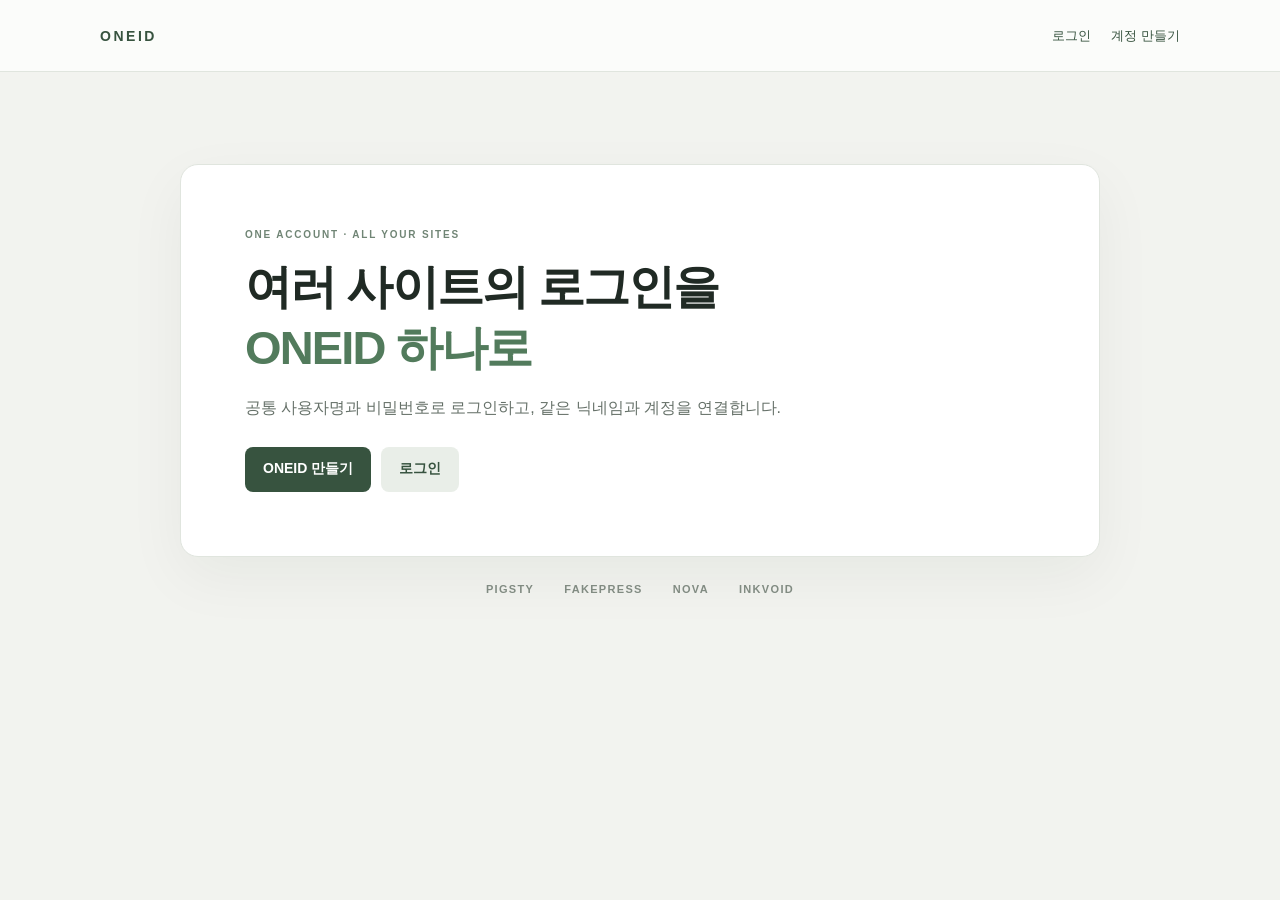
==== frontend/index.html @ 449a4cc4 "Initial ONEID implementation" ====
<!doctype html>
<html lang="ko">
<head>
  <meta charset="utf-8">
  <meta name="viewport" content="width=device-width, initial-scale=1">
  <title>ONEID · 통합 로그인</title>
  <link rel="stylesheet" href="style.css">
</head>
<body>
  <header class="topbar"><a class="brand" href="/">ONEID</a><nav><a href="/login.html">로그인</a><a href="/register.html">계정 만들기</a></nav></header>
  <main class="hero-wrap">
    <section class="hero">
      <p class="eyebrow">ONE ACCOUNT · ALL YOUR SITES</p>
      <h1>여러 사이트의 로그인을<br><span>ONEID 하나로</span></h1>
      <p class="intro">공통 사용자명과 비밀번호로 로그인하고, 같은 닉네임과 계정을 연결합니다.</p>
      <div class="actions"><a class="button" href="/register.html">ONEID 만들기</a><a class="button secondary" href="/login.html">로그인</a></div>
    </section>
    <section class="site-list" aria-label="연결 예정 사이트"><span>PIGSTY</span><span>FAKEPRESS</span><span>NOVA</span><span>INKVOID</span></section>
  </main>
</body>
</html>
---- frontend/style.css ----
:root { color-scheme: light; font-family: "Segoe UI", "Noto Sans KR", sans-serif; color: #202a24; background: #f2f3ef; }
* { box-sizing: border-box; }
body { min-height: 100vh; margin: 0; background: #f2f3ef; }
a { color: #37533f; }
.topbar { height: 72px; padding: 0 max(24px, calc((100vw - 1080px) / 2)); display: flex; align-items: center; justify-content: space-between; border-bottom: 1px solid #e0e5de; background: #fbfcfa; }
.brand { color: #37533f; font-size: 14px; font-weight: 800; letter-spacing: .18em; text-decoration: none; }
nav { display: flex; gap: 20px; align-items: center; font-size: 13px; }
nav a { text-decoration: none; }
.hero-wrap { width: min(100% - 40px, 920px); margin: 92px auto; }
.hero { padding: 64px; background: #fff; border: 1px solid #e0e5de; border-radius: 18px; box-shadow: 0 20px 60px #1727190d; }
.eyebrow { margin: 0 0 16px; color: #708575; font-size: 10px; font-weight: 800; letter-spacing: .18em; }
h1 { margin: 0 0 14px; font-size: clamp(29px, 6vw, 47px); line-height: 1.3; letter-spacing: -.04em; }
h1 span { color: #527b5c; }
.intro { max-width: 580px; color: #667169; line-height: 1.8; }
.actions { display: flex; gap: 10px; flex-wrap: wrap; margin-top: 24px; }
.button { display: inline-flex; align-items: center; justify-content: center; min-height: 45px; padding: 0 18px; border: 0; border-radius: 8px; background: #37533f; color: white; font: inherit; font-size: 14px; font-weight: 700; text-decoration: none; cursor: pointer; }
.button.secondary { background: #e9eee8; color: #37533f; }
.button:disabled { opacity: .55; cursor: wait; }
.site-list { display: flex; justify-content: center; gap: 30px; flex-wrap: wrap; padding: 26px 0; color: #818b82; font-size: 11px; font-weight: 700; letter-spacing: .12em; }
.form-wrap { display: grid; place-items: center; min-height: calc(100vh - 72px); padding: 36px 20px; }
.card { width: min(100%, 440px); padding: 38px; background: #fff; border: 1px solid #e0e5de; border-radius: 16px; box-shadow: 0 18px 50px #17271912; }
.card h1 { margin: 8px 0 24px; font-size: 28px; }
label { display: block; margin: 18px 0; color: #445147; font-size: 13px; font-weight: 650; }
input { display: block; width: 100%; height: 46px; margin-top: 7px; padding: 0 12px; border: 1px solid #d8ded8; border-radius: 7px; background: #fcfdfb; color: #202a24; font: inherit; font-weight: 400; outline-color: #709178; }
small { display: block; margin-top: 6px; color: #7a857c; font-size: 11px; font-weight: 400; }
.full { width: 100%; margin-top: 6px; }
.message { min-height: 21px; color: #667169; font-size: 13px; line-height: 1.6; }
.message.error { color: #b34335; }
.message.success { color: #3c7550; }
.foot { margin-top: 24px; color: #69736a; font-size: 13px; }
.link-button { padding: 0; border: 0; background: none; color: #37533f; font: inherit; cursor: pointer; }
.profile { display: grid; grid-template-columns: 100px 1fr; gap: 12px; margin: 24px 0; font-size: 14px; }
.profile dt { color: #758078; }
.profile dd { margin: 0; font-weight: 650; }
.scope-list { padding: 14px; border-radius: 8px; background: #f4f6f3; color: #5c6d60; font-size: 13px; line-height: 1.7; }
@media (max-width: 600px) { .hero-wrap { margin: 38px auto; } .hero { padding: 38px 25px; } .site-list { gap: 16px; } .card { padding: 29px 23px; } }
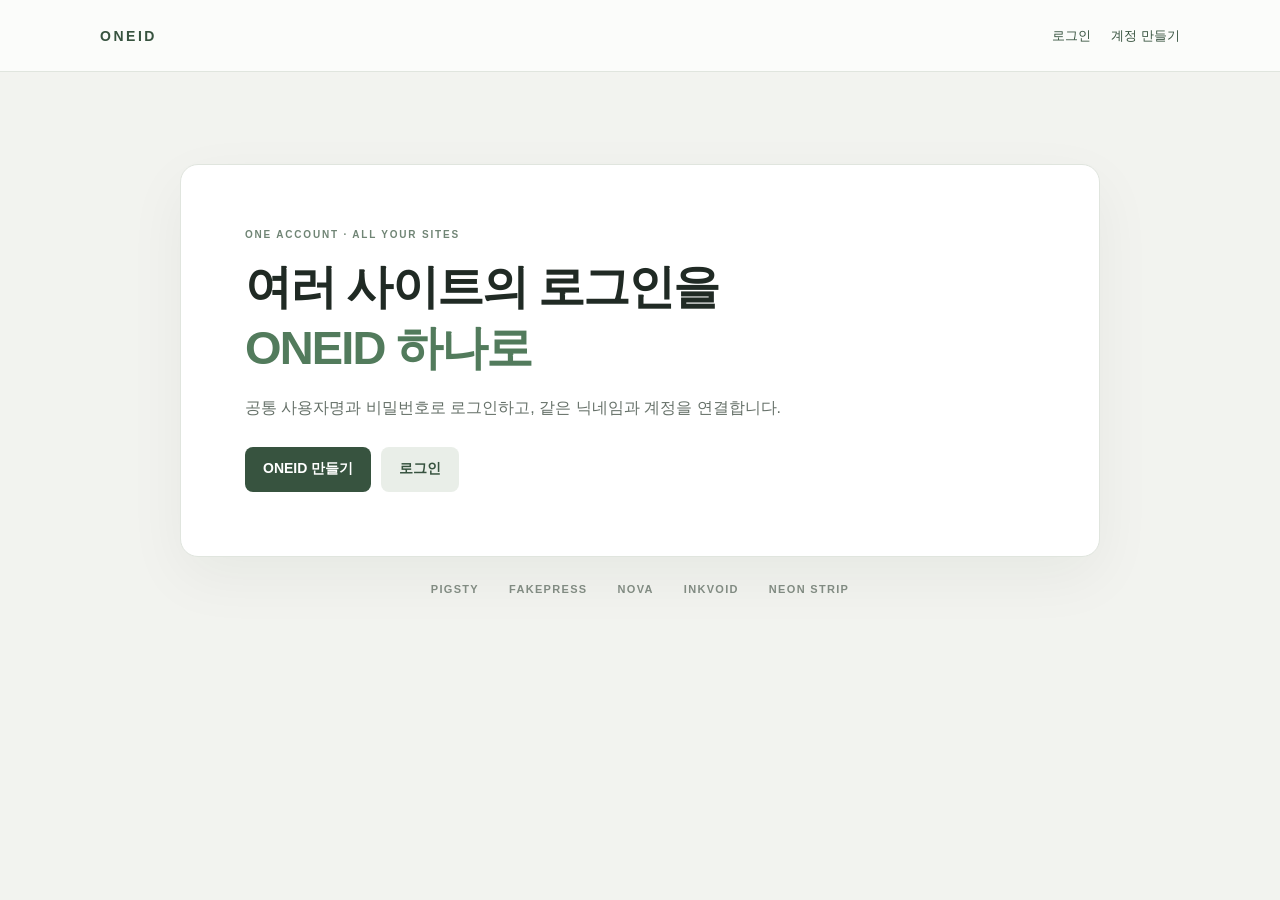
==== commit 9dce9524: "Show admin page button on home and account pages when admin is logged in" ====
--- a/frontend/index.html
+++ b/frontend/index.html
@@ -7,15 +7,45 @@
   <link rel="stylesheet" href="style.css">
 </head>
 <body>
-  <header class="topbar"><a class="brand" href="/">ONEID</a><nav><a href="/login.html">로그인</a><a href="/register.html">계정 만들기</a></nav></header>
+  <header class="topbar">
+    <a class="brand" href="/">ONEID</a>
+    <nav id="topNav">
+      <a href="/login.html">로그인</a>
+      <a href="/register.html">계정 만들기</a>
+    </nav>
+  </header>
   <main class="hero-wrap">
     <section class="hero">
       <p class="eyebrow">ONE ACCOUNT · ALL YOUR SITES</p>
       <h1>여러 사이트의 로그인을<br><span>ONEID 하나로</span></h1>
       <p class="intro">공통 사용자명과 비밀번호로 로그인하고, 같은 닉네임과 계정을 연결합니다.</p>
-      <div class="actions"><a class="button" href="/register.html">ONEID 만들기</a><a class="button secondary" href="/login.html">로그인</a></div>
+      <div class="actions" id="heroActions">
+        <a class="button" href="/register.html">ONEID 만들기</a>
+        <a class="button secondary" href="/login.html">로그인</a>
+      </div>
     </section>
-    <section class="site-list" aria-label="연결 예정 사이트"><span>PIGSTY</span><span>FAKEPRESS</span><span>NOVA</span><span>INKVOID</span></section>
+    <section class="site-list" aria-label="연결 예정 사이트"><span>PIGSTY</span><span>FAKEPRESS</span><span>NOVA</span><span>INKVOID</span><span>NEON STRIP</span></section>
   </main>
+  <script type="module">
+    import { api } from "./common.js";
+    const token = localStorage.getItem("oneid_local_access_token");
+    if (token) {
+      try {
+        const user = await api("/api/auth/me", { token });
+        const topNav = document.querySelector("#topNav");
+        const heroActions = document.querySelector("#heroActions");
+        topNav.innerHTML = `
+          <a href="/account.html">${user.nickname}님 (내 계정)</a>
+          ${user.is_admin ? '<a href="/admin.html"><strong>총괄관리자</strong></a>' : ""}
+        `;
+        heroActions.innerHTML = `
+          <a class="button" href="/account.html">내 계정 정보</a>
+          ${user.is_admin ? '<a class="button secondary" href="/admin.html">총괄관리자 페이지 →</a>' : ""}
+        `;
+      } catch {
+        localStorage.removeItem("oneid_local_access_token");
+      }
+    }
+  </script>
 </body>
 </html>
--- a/frontend/style.css
+++ b/frontend/style.css
@@ -1,5 +1,6 @@
 :root { color-scheme: light; font-family: "Segoe UI", "Noto Sans KR", sans-serif; color: #202a24; background: #f2f3ef; }
 * { box-sizing: border-box; }
+[hidden] { display: none !important; }
 body { min-height: 100vh; margin: 0; background: #f2f3ef; }
 a { color: #37533f; }
 .topbar { height: 72px; padding: 0 max(24px, calc((100vw - 1080px) / 2)); display: flex; align-items: center; justify-content: space-between; border-bottom: 1px solid #e0e5de; background: #fbfcfa; }
@@ -34,3 +35,41 @@
 .profile dd { margin: 0; font-weight: 650; }
 .scope-list { padding: 14px; border-radius: 8px; background: #f4f6f3; color: #5c6d60; font-size: 13px; line-height: 1.7; }
 @media (max-width: 600px) { .hero-wrap { margin: 38px auto; } .hero { padding: 38px 25px; } .site-list { gap: 16px; } .card { padding: 29px 23px; } }
+
+/* Admin Console */
+.admin-wrap { width: min(100% - 32px, 1080px); margin: 42px auto 80px; }
+.admin-head { display: flex; justify-content: space-between; align-items: flex-end; gap: 24px; flex-wrap: wrap; padding: 36px; background: #fff; border: 1px solid #e0e5de; border-radius: 18px; box-shadow: 0 18px 50px #1727190d; margin-bottom: 18px; }
+.admin-head h1 { font-size: clamp(26px, 4vw, 36px); margin: 4px 0 10px; }
+.admin-head .intro { margin: 0; font-size: 14px; }
+.admin-stats { display: grid; grid-template-columns: repeat(3, minmax(84px, 1fr)); gap: 10px; }
+.admin-stats > div { background: #f4f6f3; border: 1px solid #e3e8e1; border-radius: 12px; padding: 14px 16px; text-align: center; }
+.admin-stats strong { display: block; font-size: 24px; color: #2b4432; }
+.admin-stats span { font-size: 11px; color: #6c776e; font-weight: 600; }
+.admin-toolbar { display: flex; gap: 10px; align-items: center; flex-wrap: wrap; margin: 16px 0; }
+.admin-toolbar input[type="search"] { flex: 1 1 240px; margin: 0; height: 42px; background: #fff; }
+.filter-tabs { display: flex; gap: 6px; }
+.chip { height: 42px; padding: 0 14px; border: 1px solid #d8ded8; border-radius: 8px; background: #fff; color: #4a574d; font: inherit; font-size: 13px; font-weight: 650; cursor: pointer; }
+.chip.active { background: #37533f; border-color: #37533f; color: #fff; }
+.small-btn { min-height: 36px; padding: 0 13px; font-size: 12px; border-radius: 7px; }
+.warn-btn { background: #b86b28; color: #fff; }
+.danger-btn { background: #b34335; color: #fff; }
+.user-list { display: grid; gap: 12px; }
+.user-card { background: #fff; border: 1px solid #e0e5de; border-radius: 14px; padding: 20px 22px; box-shadow: 0 8px 24px #17271908; }
+.user-card.is-suspended { border-color: #e2b5ae; background: #fffaf9; }
+.user-main { display: flex; justify-content: space-between; align-items: center; gap: 16px; flex-wrap: wrap; }
+.user-title-row { display: flex; align-items: center; gap: 8px; flex-wrap: wrap; font-size: 16px; }
+.user-handle { color: #69756c; font-size: 13px; font-family: monospace; }
+.user-meta { margin: 6px 0 0; color: #758078; font-size: 12px; }
+.user-actions { display: flex; gap: 7px; flex-wrap: wrap; }
+.badge { display: inline-block; padding: 3px 8px; border-radius: 999px; font-size: 11px; font-weight: 700; }
+.badge-admin { background: #e3efe6; color: #295235; }
+.badge-user { background: #eef1ed; color: #5b675e; }
+.badge-self { background: #e6ecf5; color: #2d4c73; }
+.badge-danger { background: #fbe5e2; color: #a53527; }
+.site-ban-row { display: flex; align-items: center; gap: 10px; flex-wrap: wrap; margin-top: 14px; padding-top: 12px; border-top: 1px solid #eef1ed; }
+.site-ban-label { font-size: 12px; color: #69756c; font-weight: 600; }
+.site-chips { display: flex; gap: 6px; flex-wrap: wrap; }
+.site-chip { padding: 5px 10px; border-radius: 7px; border: 1px solid #d6e2d8; background: #f3f8f4; color: #2f573b; font: inherit; font-size: 11px; font-weight: 700; cursor: pointer; }
+.site-chip.banned { border-color: #e5b4ad; background: #fdf0ee; color: #a53527; }
+.admin-empty { padding: 48px 20px; text-align: center; background: #fff; border: 1px solid #e0e5de; border-radius: 14px; color: #758078; font-size: 14px; }
+@media (max-width: 680px) { .admin-head { padding: 24px 20px; } .admin-stats { width: 100%; grid-template-columns: repeat(2, 1fr); } }
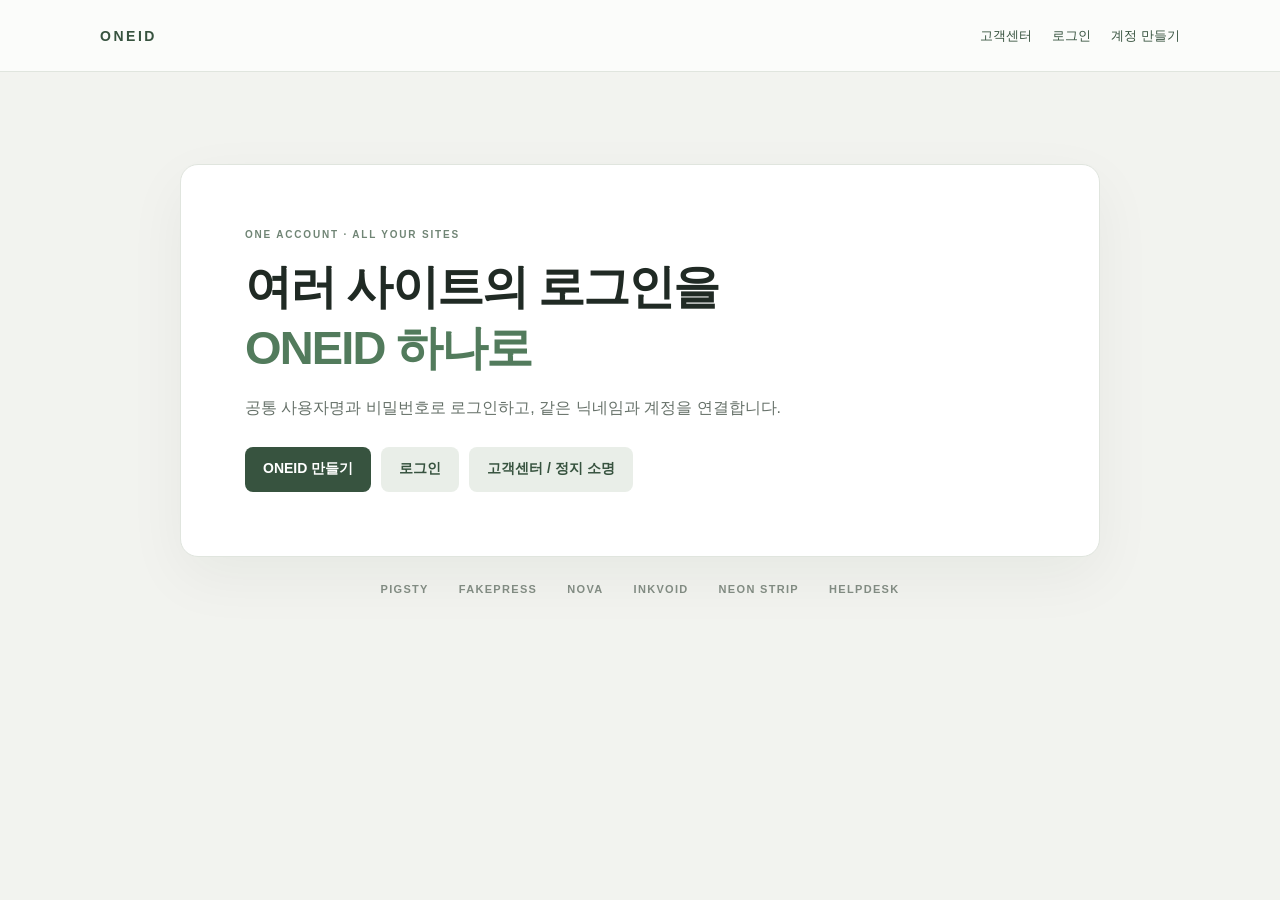
==== commit c2fa3e08: "Add Helpdesk customer support links across ONEID pages" ====
--- a/frontend/index.html
+++ b/frontend/index.html
@@ -4,12 +4,13 @@
   <meta charset="utf-8">
   <meta name="viewport" content="width=device-width, initial-scale=1">
   <title>ONEID · 통합 로그인</title>
-  <link rel="stylesheet" href="style.css">
+  <link rel="stylesheet" href="style.css?v=20261028b">
 </head>
 <body>
   <header class="topbar">
     <a class="brand" href="/">ONEID</a>
     <nav id="topNav">
+      <a href="https://oneid-helpdesk.onrender.com" target="_blank" rel="noopener">고객센터</a>
       <a href="/login.html">로그인</a>
       <a href="/register.html">계정 만들기</a>
     </nav>
@@ -22,12 +23,13 @@
       <div class="actions" id="heroActions">
         <a class="button" href="/register.html">ONEID 만들기</a>
         <a class="button secondary" href="/login.html">로그인</a>
+        <a class="button secondary" href="https://oneid-helpdesk.onrender.com" target="_blank" rel="noopener">고객센터 / 정지 소명</a>
       </div>
     </section>
-    <section class="site-list" aria-label="연결 예정 사이트"><span>PIGSTY</span><span>FAKEPRESS</span><span>NOVA</span><span>INKVOID</span><span>NEON STRIP</span></section>
+    <section class="site-list" aria-label="연결 예정 사이트"><span>PIGSTY</span><span>FAKEPRESS</span><span>NOVA</span><span>INKVOID</span><span>NEON STRIP</span><span>HELPDESK</span></section>
   </main>
   <script type="module">
-    import { api } from "./common.js";
+    import { api } from "./common.js?v=20261028b";
     const token = localStorage.getItem("oneid_local_access_token");
     if (token) {
       try {
@@ -35,13 +37,23 @@
         const topNav = document.querySelector("#topNav");
         const heroActions = document.querySelector("#heroActions");
         topNav.innerHTML = `
-          <a href="/account.html">${user.nickname}님 (내 계정)</a>
+          <a href="/account.html">${user.nickname}님 (내 계정 · 닉네임 변경)</a>
+          <a href="https://oneid-helpdesk.onrender.com" target="_blank" rel="noopener">고객센터</a>
           ${user.is_admin ? '<a href="/admin.html"><strong>총괄관리자</strong></a>' : ""}
+          <button id="topLogout" class="link-button" type="button">로그아웃</button>
         `;
         heroActions.innerHTML = `
-          <a class="button" href="/account.html">내 계정 정보</a>
+          <a class="button" href="/account.html">내 계정 / 닉네임 변경</a>
+          <a class="button secondary" href="https://oneid-helpdesk.onrender.com" target="_blank" rel="noopener">고객센터</a>
           ${user.is_admin ? '<a class="button secondary" href="/admin.html">총괄관리자 페이지 →</a>' : ""}
+          <button id="heroLogout" class="button secondary" type="button">로그아웃</button>
         `;
+        const doLogout = () => {
+          localStorage.removeItem("oneid_local_access_token");
+          location.reload();
+        };
+        document.querySelector("#topLogout")?.addEventListener("click", doLogout);
+        document.querySelector("#heroLogout")?.addEventListener("click", doLogout);
       } catch {
         localStorage.removeItem("oneid_local_access_token");
       }
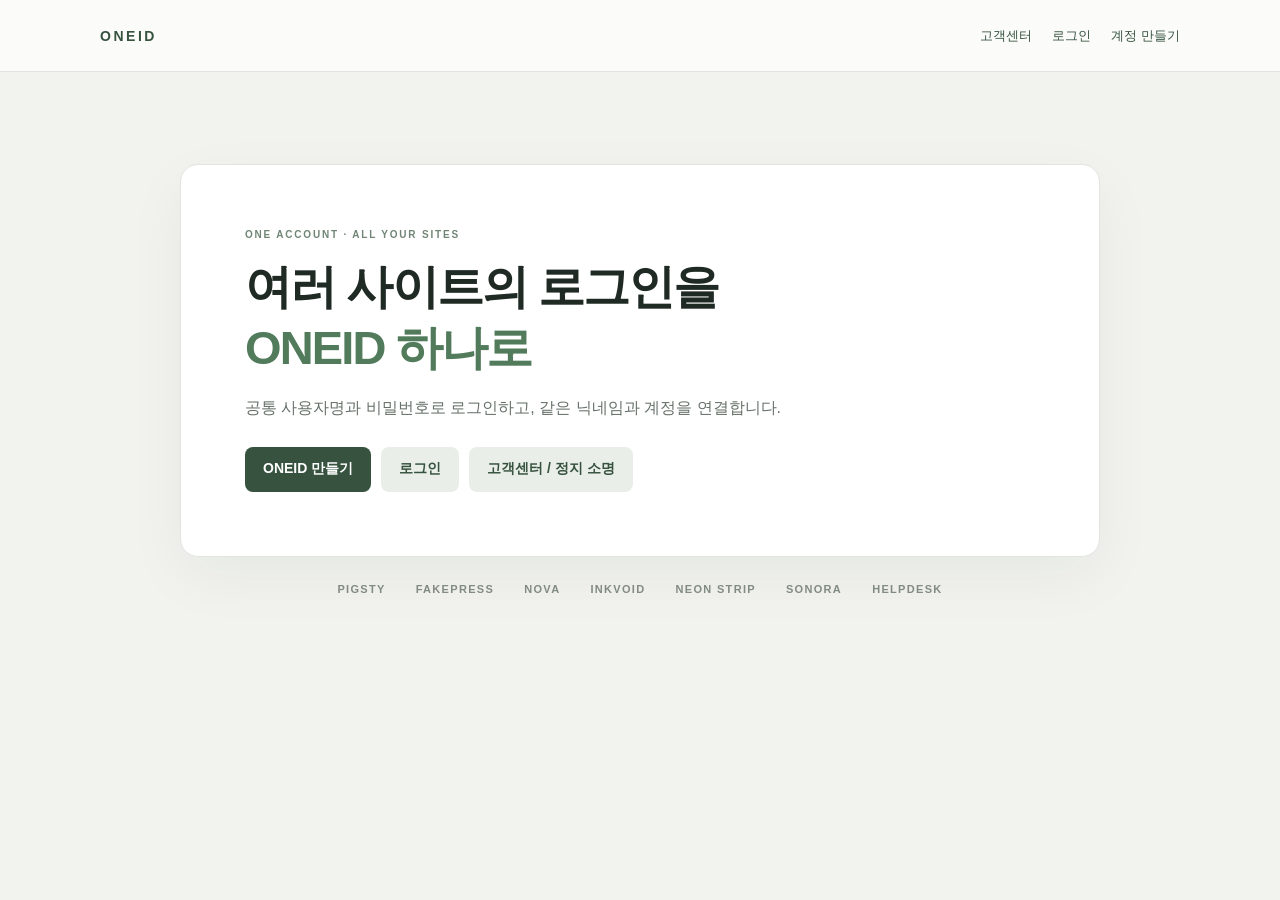
==== commit ddefb3e2: "Add SONORA to ONEID connected sites list" ====
--- a/frontend/index.html
+++ b/frontend/index.html
@@ -26,7 +26,7 @@
         <a class="button secondary" href="https://oneid-helpdesk.onrender.com" target="_blank" rel="noopener">고객센터 / 정지 소명</a>
       </div>
     </section>
-    <section class="site-list" aria-label="연결 예정 사이트"><span>PIGSTY</span><span>FAKEPRESS</span><span>NOVA</span><span>INKVOID</span><span>NEON STRIP</span><span>HELPDESK</span></section>
+    <section class="site-list" aria-label="연결 예정 사이트"><span>PIGSTY</span><span>FAKEPRESS</span><span>NOVA</span><span>INKVOID</span><span>NEON STRIP</span><span>SONORA</span><span>HELPDESK</span></section>
   </main>
   <script type="module">
     import { api } from "./common.js?v=20261028b";
